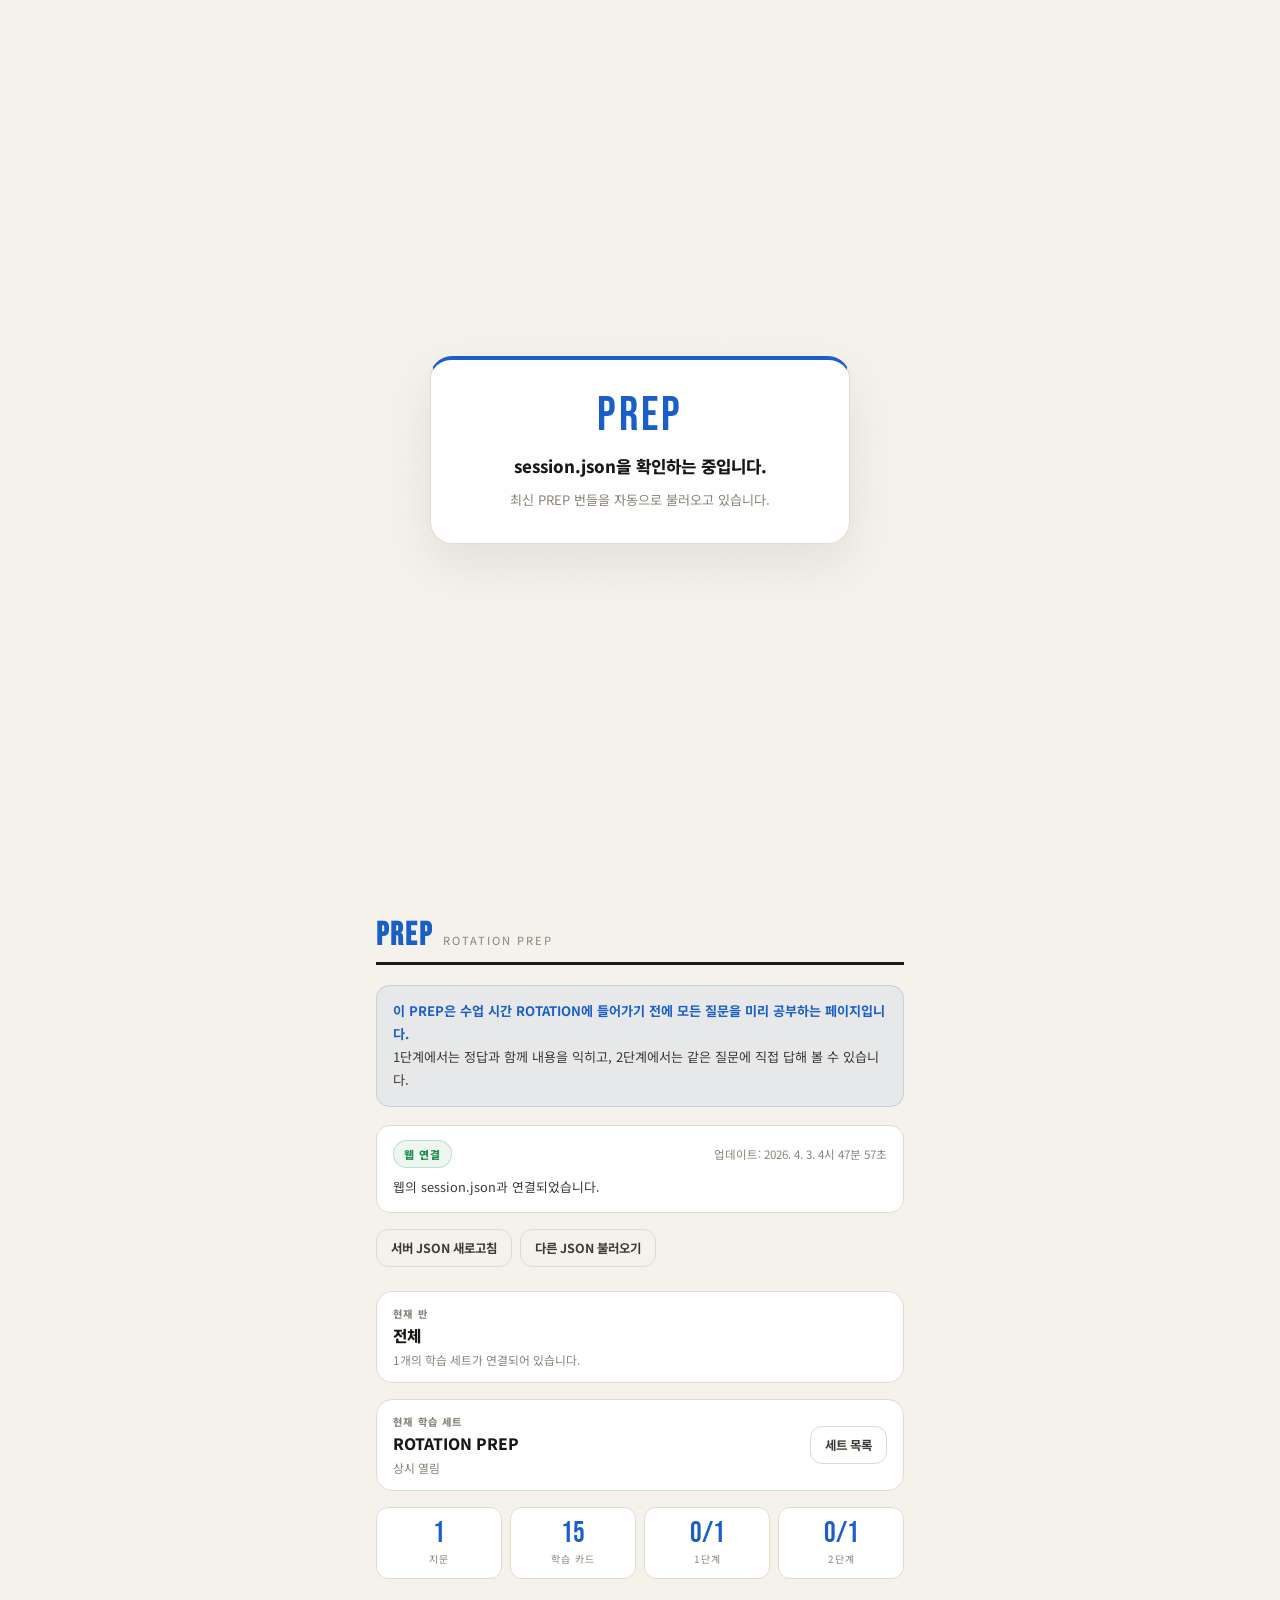
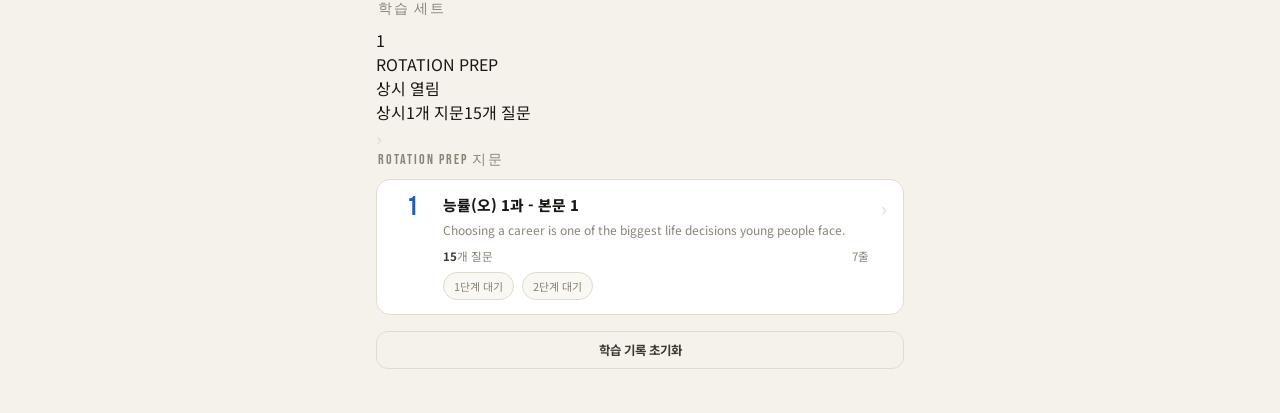
==== index.html @ 1475f2f5 "Initial PREP website upload Initial PREP website upload" ====
<!DOCTYPE html>
<html lang="ko">
<head>
<meta charset="UTF-8">
<meta name="viewport" content="width=device-width, initial-scale=1.0, maximum-scale=1.0, user-scalable=no">
<title>ROTATION PREP</title>
<meta name="theme-color" content="#f5f2eb">
<meta name="apple-mobile-web-app-capable" content="yes">
<meta name="apple-mobile-web-app-status-bar-style" content="black-translucent">
<meta name="apple-mobile-web-app-title" content="PREP">
<meta name="color-scheme" content="light only">
<link rel="manifest" href="./manifest.webmanifest">
<link rel="icon" href="./prep-icon.ico" sizes="any">
<link rel="shortcut icon" href="./prep-icon.ico" type="image/x-icon">
<link rel="icon" href="./prep-icon-192.png" type="image/png" sizes="192x192">
<link rel="apple-touch-icon" href="./prep-icon-180.png">
<link rel="preconnect" href="https://fonts.googleapis.com">
<link rel="preconnect" href="https://fonts.gstatic.com" crossorigin>
<link href="https://fonts.googleapis.com/css2?family=Bebas+Neue&family=JetBrains+Mono:wght@400;700&family=Noto+Sans+KR:wght@400;500;700;800;900&display=swap" rel="stylesheet">
<link rel="stylesheet" href="./rotation_prep.css">
</head>
<body>
<div class="screen active boot-screen" id="boot-screen">
  <div class="boot-card">
    <div class="logo">PREP</div>
    <div class="boot-title" id="boot-title">자료를 불러오는 중입니다.</div>
    <div class="boot-desc" id="boot-desc">웹에서는 같은 폴더의 <b>session.json</b>을 자동으로 확인합니다.</div>
  </div>
</div>

<div class="screen" id="pw-screen">
  <div class="logo">Rotation Prep</div>
  <div class="tagline">수업 전 미리 준비하는 학습 페이지</div>
  <input type="tel" id="pw-input" placeholder="공통 비밀번호" maxlength="20" inputmode="numeric" autocomplete="off">
  <div class="err" id="pw-err"></div>
  <button class="btn btn-blue" style="margin-top:16px;padding:12px 40px" type="button" id="pw-submit-btn">입장</button>
</div>

<div class="screen" id="class-screen">
  <div class="hd"><h1>Prep</h1><span class="sub" id="class-subtitle">ROTATION PREP</span></div>
  <div class="mini-note">
    <b>먼저 자기 반을 선택하면 그 반에 배정된 학습 세트만 볼 수 있습니다.</b><br>
    반마다 공부 기간과 지문이 다를 수 있으니 본인 반을 정확하게 선택해 주세요.
  </div>
  <div class="label">반 선택</div>
  <div class="class-list" id="class-list"></div>
</div>

<div class="screen" id="class-auth-screen">
  <div class="hd"><h1>Prep</h1><span class="sub" id="class-auth-subtitle">ROTATION PREP</span></div>
  <div class="class-auth-card">
    <div class="label">선택한 반</div>
    <div class="class-auth-name" id="class-auth-name">1반</div>
    <div class="class-auth-help">이 반에 열려 있는 학습 세트를 보려면 반 비밀번호를 입력해 주세요.</div>
    <input type="password" class="class-auth-input" id="class-pw-input" placeholder="반 비밀번호" autocomplete="off">
    <div class="class-auth-err" id="class-pw-err"></div>
    <div class="bottom-actions">
      <button class="btn btn-ghost" type="button" id="class-auth-back-btn">반 목록으로</button>
      <button class="btn btn-blue" type="button" id="class-auth-submit-btn">입장</button>
    </div>
  </div>
</div>

<div class="screen" id="home-screen">
  <div class="hd"><h1>Prep</h1><span class="sub" id="home-subtitle">ROTATION PREP</span></div>

  <div class="mini-note">
    <b>이 PREP은 수업 시간 ROTATION에 들어가기 전에 모든 질문을 미리 공부하는 페이지입니다.</b><br>
    1단계에서는 정답과 함께 내용을 익히고, 2단계에서는 같은 질문에 직접 답해 볼 수 있습니다.
  </div>

  <div class="status-note" id="session-status">
    <div class="status-top">
      <span class="status-badge" id="session-source">대기 중</span>
      <span class="status-time" id="session-updated"></span>
    </div>
    <div class="status-text" id="session-status-text">session.json을 확인하는 중입니다.</div>
  </div>

  <div class="load-box" id="load-box" role="button" tabindex="0">
    <div class="ic">📁</div>
    <div class="t1">세션 JSON 직접 불러오기</div>
    <div class="t2">로컬 테스트용입니다. 웹에서는 같은 폴더의 <b>session.json</b>을 자동으로 읽습니다.</div>
  </div>

  <div class="load-actions">
    <button class="btn btn-ghost btn-sm" type="button" id="refresh-json-btn">서버 JSON 새로고침</button>
    <button class="btn btn-ghost btn-sm" type="button" id="load-file-btn">다른 JSON 불러오기</button>
  </div>

  <div id="dash" style="display:none;margin-top:24px">
    <div class="class-bar" id="class-bar">
      <div class="class-bar-copy">
        <div class="class-bar-label">현재 반</div>
        <div class="class-bar-name" id="current-class-name"></div>
        <div class="class-bar-meta" id="current-class-meta"></div>
      </div>
      <button class="btn btn-ghost btn-sm" type="button" id="change-class-btn">반 변경</button>
    </div>

    <div class="class-bar" id="set-bar" style="display:none">
      <div class="class-bar-copy">
        <div class="class-bar-label">현재 학습 세트</div>
        <div class="class-bar-name" id="current-set-name"></div>
        <div class="class-bar-meta" id="current-set-meta"></div>
      </div>
      <button class="btn btn-ghost btn-sm" type="button" id="clear-set-btn">세트 목록</button>
    </div>

    <div class="stats" id="stats"></div>

    <div class="label">학습 세트</div>
    <div class="set-list" id="set-list"></div>

    <div id="passage-section">
      <div class="label" id="passage-list-label">지문 목록</div>
      <div class="p-list" id="p-list"></div>
    </div>

    <div class="bottom-actions" style="margin-top:16px">
      <button class="btn btn-ghost btn-sm" type="button" id="reset-progress-btn">학습 기록 초기화</button>
    </div>
  </div>
</div>

<div class="screen" id="study-screen">
  <div class="back-btn">
    <button class="btn btn-ghost btn-sm" type="button" id="back-home-btn">목록으로</button>
    <button class="btn btn-ghost btn-sm" type="button" id="study-class-btn">반 변경</button>
  </div>

  <div class="s-title">
    <h2 id="s-title">지문 1</h2>
    <span class="cnt" id="s-cnt">0문제</span>
  </div>

  <div class="study-meta" id="study-meta"></div>

  <div class="passage-box" id="p-box">
    <div class="lbl">본문</div>
    <div class="txt" id="p-txt"></div>
    <div class="passage-toggle" id="p-toggle">더 보기</div>
  </div>

  <div class="stage-switch">
    <button class="stage-btn active" type="button" id="stage-btn-study">1단계 정답과 함께 공부</button>
    <button class="stage-btn" type="button" id="stage-btn-practice">2단계 직접 답하기</button>
  </div>

  <div class="stage-desc" id="stage-desc"></div>
  <div id="stage-content"></div>
  <div class="bottom-actions" id="stage-actions"></div>
</div>

<div class="toast" id="toast"></div>
<input type="file" accept=".json,application/json" id="file-input" hidden>

<script src="./rotation_prep_core.js"></script>
<script src="./rotation_prep_bundle.js"></script>
<script src="./rotation_prep_passages.js"></script>
<script src="./rotation_prep_ui.js"></script>
</body>
</html>
---- rotation_prep.css ----
:root{
  --bg:#f5f2eb;
  --surface:#ffffff;
  --card:#faf8f3;
  --card-strong:#f3efe6;
  --border:#e0dbd0;
  --ink:#1a1814;
  --ink2:#3d3a34;
  --muted:#8a8478;
  --blue:#1a5fc8;
  --red:#c8371a;
  --green:#1a8c4e;
  --safe-b:env(safe-area-inset-bottom,0px);
}
*,*::before,*::after{box-sizing:border-box;margin:0;padding:0}
html{-webkit-text-size-adjust:100%;color-scheme:light;scroll-behavior:smooth}
body{
  font-family:'Noto Sans KR',sans-serif;
  background:var(--bg);
  color:var(--ink);
  min-height:100vh;
  min-height:100dvh;
  padding-bottom:calc(24px + var(--safe-b));
  overflow-x:hidden;
}
body::before{
  content:'';
  position:fixed;
  inset:0;
  background-image:url("data:image/svg+xml,%3Csvg viewBox='0 0 256 256' xmlns='http://www.w3.org/2000/svg'%3E%3Cfilter id='n'%3E%3CfeTurbulence type='fractalNoise' baseFrequency='.9' numOctaves='4' stitchTiles='stitch'/%3E%3C/filter%3E%3Crect width='100%25' height='100%25' filter='url(%23n)' opacity='.04'/%3E%3C/svg%3E");
  opacity:.35;
  pointer-events:none;
  z-index:0;
}
.screen{
  display:none;
  position:relative;
  z-index:1;
  width:100%;
  max-width:560px;
  margin:0 auto;
  padding:20px 16px;
}
.screen.active{display:block}
.boot-screen{
  min-height:100vh;
  min-height:100dvh;
  display:flex;
  align-items:center;
  justify-content:center;
  padding:24px;
}
.boot-card{
  width:min(100%,420px);
  padding:32px 24px;
  border:1.5px solid var(--border);
  border-top:4px solid var(--blue);
  border-radius:22px;
  background:rgba(255,255,255,.92);
  box-shadow:0 20px 48px rgba(26,24,20,.08);
  text-align:center;
}
.logo{
  font-family:'Bebas Neue',sans-serif;
  font-size:3rem;
  line-height:1;
  letter-spacing:3px;
  color:var(--blue);
}
.boot-title{
  margin-top:14px;
  font-size:1.05rem;
  font-weight:800;
  color:var(--ink);
}
.boot-desc{
  margin-top:10px;
  color:var(--muted);
  font-size:.82rem;
  line-height:1.8;
}
.hd{
  display:flex;
  align-items:baseline;
  gap:10px;
  flex-wrap:wrap;
  margin-bottom:20px;
  padding-bottom:10px;
  border-bottom:3px solid var(--ink);
}
.hd h1{
  font-family:'Bebas Neue',sans-serif;
  font-size:2rem;
  line-height:1;
  letter-spacing:2px;
  color:var(--blue);
}
.hd .sub{
  font-size:.7rem;
  color:var(--muted);
  letter-spacing:2px;
  text-transform:uppercase;
}
.label{
  font-family:'Bebas Neue',sans-serif;
  font-size:.88rem;
  letter-spacing:2px;
  color:var(--muted);
  margin-bottom:10px;
  padding-left:2px;
}
.btn{
  display:inline-flex;
  align-items:center;
  justify-content:center;
  gap:6px;
  min-height:46px;
  padding:12px 18px;
  border:none;
  border-radius:12px;
  cursor:pointer;
  font-family:'Noto Sans KR',sans-serif;
  font-size:.88rem;
  font-weight:700;
  white-space:nowrap;
  transition:transform .15s ease, background .15s ease, border-color .15s ease, color .15s ease, opacity .15s ease;
  -webkit-tap-highlight-color:transparent;
}
.btn:active{transform:scale(.97)}
.btn:disabled{opacity:.45;cursor:not-allowed}
.btn-blue{background:var(--blue);color:#fff}
.btn-green{background:var(--green);color:#fff}
.btn-red{background:var(--red);color:#fff}
.btn-ghost{background:transparent;border:1.5px solid var(--border);color:var(--ink2)}
.btn-ghost:active{background:var(--card)}
.btn-sm{min-height:38px;padding:8px 14px;font-size:.78rem}
.mini-note{
  background:rgba(26,95,200,.06);
  border:1.5px solid rgba(26,95,200,.18);
  border-radius:14px;
  padding:14px 16px;
  margin-bottom:18px;
  color:var(--ink2);
  font-size:.82rem;
  line-height:1.75;
}
.mini-note b{color:var(--blue)}
.status-note{
  margin-bottom:16px;
  padding:14px 16px;
  border:1.5px solid var(--border);
  border-radius:14px;
  background:var(--surface);
}
.status-top{
  display:flex;
  justify-content:space-between;
  gap:8px;
  align-items:center;
  margin-bottom:8px;
  flex-wrap:wrap;
}
.status-badge{
  display:inline-flex;
  align-items:center;
  padding:5px 10px;
  border-radius:999px;
  background:var(--card);
  border:1px solid var(--border);
  font-size:.68rem;
  font-weight:800;
  letter-spacing:1px;
  color:var(--ink2);
}
.status-badge.ok{color:var(--green);border-color:rgba(26,140,78,.22);background:rgba(26,140,78,.08)}
.status-badge.warn{color:var(--red);border-color:rgba(200,55,26,.22);background:rgba(200,55,26,.08)}
.status-badge.info{color:var(--blue);border-color:rgba(26,95,200,.22);background:rgba(26,95,200,.08)}
.status-time{
  color:var(--muted);
  font-size:.72rem;
}
.status-text{
  color:var(--ink2);
  font-size:.8rem;
  line-height:1.7;
}
#pw-screen{
  position:fixed;
  inset:0;
  display:none;
  flex-direction:column;
  align-items:center;
  justify-content:center;
  text-align:center;
  background:var(--bg);
  z-index:100;
}
#pw-screen.active{display:flex}
#pw-screen>*{position:relative;z-index:1}
.tagline{
  font-size:.76rem;
  color:var(--muted);
  letter-spacing:2px;
  margin-bottom:30px;
}
#pw-screen input,.class-auth-input{
  width:220px;
  padding:14px;
  border:2px solid var(--border);
  border-radius:14px;
  outline:none;
  background:var(--surface);
  color:var(--ink);
  text-align:center;
  font-family:'JetBrains Mono',monospace;
  font-size:1.05rem;
  letter-spacing:5px;
}
#pw-screen input:focus,.class-auth-input:focus{border-color:var(--blue)}
.err,.class-auth-err{
  min-height:20px;
  margin-top:8px;
  color:var(--red);
  font-size:.78rem;
}
.class-auth-card{
  background:var(--surface);
  border:1.5px solid var(--border);
  border-radius:18px;
  padding:20px 18px;
}
.class-auth-name{
  font-size:1.05rem;
  font-weight:800;
  line-height:1.5;
  color:var(--blue);
}
.class-auth-help{
  margin-top:8px;
  margin-bottom:16px;
  font-size:.8rem;
  color:var(--muted);
  line-height:1.7;
}
.load-box{
  display:flex;
  flex-direction:column;
  align-items:center;
  justify-content:center;
  width:100%;
  min-height:190px;
  padding:36px 16px;
  border:1.5px solid var(--border);
  border-top:3px solid var(--blue);
  border-bottom:3px solid var(--blue);
  border-radius:18px;
  background:var(--surface);
  box-shadow:0 10px 24px rgba(26,24,20,.04);
  text-align:center;
  cursor:pointer;
  -webkit-tap-highlight-color:transparent;
}
.load-box.hidden{display:none}
.load-box:active{background:var(--card)}
.load-box .ic{font-size:2.3rem;margin-bottom:8px}
.load-box .t1{font-size:.96rem;font-weight:800;margin-bottom:4px}
.load-box .t2{font-size:.76rem;color:var(--muted);line-height:1.7}
.load-actions{
  display:flex;
  gap:8px;
  flex-wrap:wrap;
  margin-bottom:8px;
}
.class-bar{
  display:none;
  align-items:center;
  justify-content:space-between;
  gap:12px;
  margin-bottom:16px;
  padding:14px 16px;
  border:1.5px solid var(--border);
  border-radius:16px;
  background:var(--surface);
}
.class-bar-copy{min-width:0}
.class-bar-label{
  font-size:.64rem;
  font-weight:800;
  letter-spacing:1.2px;
  color:var(--muted);
  text-transform:uppercase;
}
.class-bar-name{
  margin-top:4px;
  font-size:.98rem;
  font-weight:800;
  line-height:1.4;
  color:var(--ink);
}
.class-bar-meta{
  margin-top:4px;
  font-size:.74rem;
  color:var(--muted);
}
.stats{
  display:grid;
  grid-template-columns:repeat(4,1fr);
  gap:8px;
  margin-bottom:20px;
}
.stat{
  background:var(--surface);
  border:1.5px solid var(--border);
  border-radius:12px;
  padding:12px 8px;
  text-align:center;
}
.stat-n{
  font-family:'Bebas Neue',sans-serif;
  font-size:1.8rem;
  line-height:1;
  color:var(--blue);
}
.stat-l{
  margin-top:3px;
  font-size:.62rem;
  color:var(--muted);
  letter-spacing:1px;
}
.class-list,.p-list{display:flex;flex-direction:column;gap:10px}
.class-item,.p-item{
  display:flex;
  gap:12px;
  align-items:flex-start;
  padding:14px 16px;
  border:1.5px solid var(--border);
  border-radius:14px;
  background:var(--surface);
  cursor:pointer;
  transition:transform .15s ease, background .15s ease, border-color .15s ease;
  -webkit-tap-highlight-color:transparent;
}
.class-item:active,.p-item:active{transform:scale(.99);background:var(--card)}
.p-item.done{border-color:var(--green)}
.class-num,.p-num{
  width:38px;
  flex-shrink:0;
  text-align:center;
  font-family:'Bebas Neue',sans-serif;
  font-size:1.7rem;
  line-height:1;
  color:var(--blue);
}
.p-item.done .p-num{color:var(--green)}
.class-body,.p-body{flex:1;min-width:0}
.class-title,.p-title{
  font-size:.92rem;
  font-weight:800;
  color:var(--ink);
  line-height:1.5;
}
.class-preview,.p-preview{
  margin-top:4px;
  font-size:.75rem;
  color:var(--muted);
  line-height:1.6;
}
.class-tags,.p-stage{
  display:flex;
  gap:8px;
  flex-wrap:wrap;
  margin-top:8px;
}
.class-tag,.stage-chip{
  display:inline-flex;
  align-items:center;
  gap:5px;
  padding:5px 10px;
  border-radius:999px;
  background:var(--card);
  border:1px solid var(--border);
  font-size:.68rem;
  color:var(--muted);
}
.class-tag{font-size:.66rem;color:var(--ink2)}
.stage-chip.done{
  background:rgba(26,140,78,.08);
  border-color:rgba(26,140,78,.22);
  color:var(--green);
  font-weight:700;
}
.p-meta{
  margin-top:8px;
  display:flex;
  justify-content:space-between;
  gap:10px;
  flex-wrap:wrap;
  font-size:.72rem;
  color:var(--muted);
}
.p-meta b{color:var(--ink2)}
.p-arrow{
  flex-shrink:0;
  color:var(--border);
  font-size:1.2rem;
  line-height:1.2;
  padding-top:3px;
}
.back-btn{
  margin-bottom:16px;
  display:flex;
  gap:8px;
  flex-wrap:wrap;
}
.s-title{
  display:flex;
  align-items:baseline;
  gap:8px;
  flex-wrap:wrap;
  margin-bottom:12px;
}
.s-title h2{
  font-size:1.05rem;
  font-weight:800;
  line-height:1.5;
  color:var(--blue);
}
.s-title .cnt{
  font-size:.74rem;
  color:var(--muted);
}
.passage-box{
  background:var(--surface);
  border:1.5px solid var(--border);
  border-radius:14px;
  padding:14px 16px;
  margin-bottom:16px;
  max-height:220px;
  overflow-y:auto;
  -webkit-overflow-scrolling:touch;
}
.passage-box.expanded{max-height:none}
.passage-box .lbl{
  font-size:.62rem;
  font-weight:700;
  letter-spacing:2px;
  color:var(--muted);
  margin-bottom:6px;
}
.passage-box .txt{
  font-size:.84rem;
  line-height:1.9;
  white-space:pre-wrap;
}
.passage-toggle{
  display:flex;
  align-items:center;
  justify-content:center;
  margin-top:10px;
  padding-top:8px;
  border-top:1px solid var(--border);
  font-size:.74rem;
  color:var(--muted);
  cursor:pointer;
}
.stage-switch{
  display:grid;
  grid-template-columns:1fr 1fr;
  gap:8px;
  margin-bottom:12px;
}
.stage-btn{
  min-height:52px;
  border:1.5px solid var(--border);
  border-radius:14px;
  background:var(--surface);
  color:var(--ink2);
  font-family:'Noto Sans KR',sans-serif;
  font-size:.84rem;
  font-weight:800;
  line-height:1.5;
  padding:10px 12px;
  cursor:pointer;
}
.stage-btn.active{
  border-color:var(--blue);
  background:rgba(26,95,200,.06);
  color:var(--blue);
}
.stage-desc{
  margin-bottom:14px;
  font-size:.78rem;
  color:var(--muted);
  line-height:1.7;
}
.group{
  margin-bottom:16px;
  background:var(--surface);
  border:1.5px solid var(--border);
  border-radius:16px;
  padding:14px;
}
.group-title{
  display:flex;
  justify-content:space-between;
  align-items:center;
  gap:8px;
  margin-bottom:12px;
}
.group-title h3{
  font-size:.92rem;
  font-weight:800;
  color:var(--ink);
}
.group-count{
  font-size:.68rem;
  color:var(--muted);
}
.item-list{display:flex;flex-direction:column;gap:12px}
.item-card{
  border:1px solid var(--border);
  border-radius:14px;
  background:var(--card);
  padding:14px;
}
.item-label{
  font-size:.68rem;
  font-weight:800;
  letter-spacing:1.4px;
  color:var(--muted);
  text-transform:uppercase;
  margin-bottom:8px;
}
.item-prompt{
  font-size:.9rem;
  line-height:1.8;
  color:var(--ink);
  white-space:pre-wrap;
}
.item-context{
  margin-top:10px;
  padding:10px 12px;
  border-radius:12px;
  background:rgba(26,95,200,.05);
  border:1px solid rgba(26,95,200,.12);
  color:var(--ink2);
  font-size:.78rem;
  line-height:1.7;
  white-space:pre-wrap;
}
.answer-sheet{
  margin-top:12px;
  padding:12px 14px;
  border-radius:12px;
  background:rgba(26,140,78,.06);
  border:1.5px solid rgba(26,140,78,.18);
}
.answer-title{
  font-size:.64rem;
  font-weight:800;
  letter-spacing:1.4px;
  color:var(--green);
  text-transform:uppercase;
  margin-bottom:6px;
}
.answer-text,.answer-chip-text{
  font-size:.84rem;
  line-height:1.8;
  color:var(--ink2);
  white-space:pre-wrap;
}
.missing{color:var(--red);font-weight:700}
.practice-box{margin-top:12px}
.practice-box textarea{
  width:100%;
  min-height:92px;
  padding:12px;
  border:1.5px solid var(--border);
  border-radius:12px;
  background:#fff;
  color:var(--ink);
  resize:vertical;
  outline:none;
  font-family:'Noto Sans KR',sans-serif;
  font-size:.88rem;
  line-height:1.7;
}
.practice-box textarea:focus{border-color:var(--blue)}
.inline-actions{
  display:flex;
  gap:8px;
  flex-wrap:wrap;
  margin-top:10px;
}
.inline-answer{
  display:none;
  margin-top:10px;
  padding:12px 14px;
  border-radius:12px;
  background:rgba(26,95,200,.06);
  border:1.5px solid rgba(26,95,200,.16);
}
.inline-answer.show{display:block}
.vocab-word{
  font-family:'Bebas Neue',sans-serif;
  font-size:2rem;
  line-height:1;
  letter-spacing:2px;
  color:var(--red);
  margin-bottom:10px;
}
.answer-grid{display:grid;gap:8px}
.answer-chip{
  background:rgba(255,255,255,.62);
  border:1px solid rgba(138,132,120,.18);
  border-radius:12px;
  padding:10px 12px;
}
.answer-chip-label{
  font-size:.62rem;
  font-weight:800;
  letter-spacing:1.2px;
  color:var(--muted);
  text-transform:uppercase;
  margin-bottom:4px;
}
.bottom-actions{
  display:flex;
  gap:8px;
  flex-wrap:wrap;
  margin-top:18px;
}
.bottom-actions .btn{flex:1;min-width:0}
.empty-box{
  padding:24px 16px;
  text-align:center;
  color:var(--muted);
  font-size:.84rem;
  line-height:1.7;
}
.toast{
  position:fixed;
  left:50%;
  bottom:calc(22px + var(--safe-b));
  transform:translateX(-50%) translateY(20px);
  padding:10px 18px;
  border-left:4px solid var(--blue);
  border-radius:10px;
  background:var(--ink);
  color:#f5f2eb;
  font-size:.8rem;
  opacity:0;
  pointer-events:none;
  transition:opacity .25s ease, transform .25s ease;
  z-index:999;
  max-width:90vw;
  white-space:nowrap;
}
@media (max-width:420px){
  .stats{grid-template-columns:repeat(2,1fr)}
  .stage-switch{grid-template-columns:1fr}
  .class-bar{align-items:flex-start;flex-direction:column}
  .class-bar .btn,.load-actions .btn{width:100%}
}
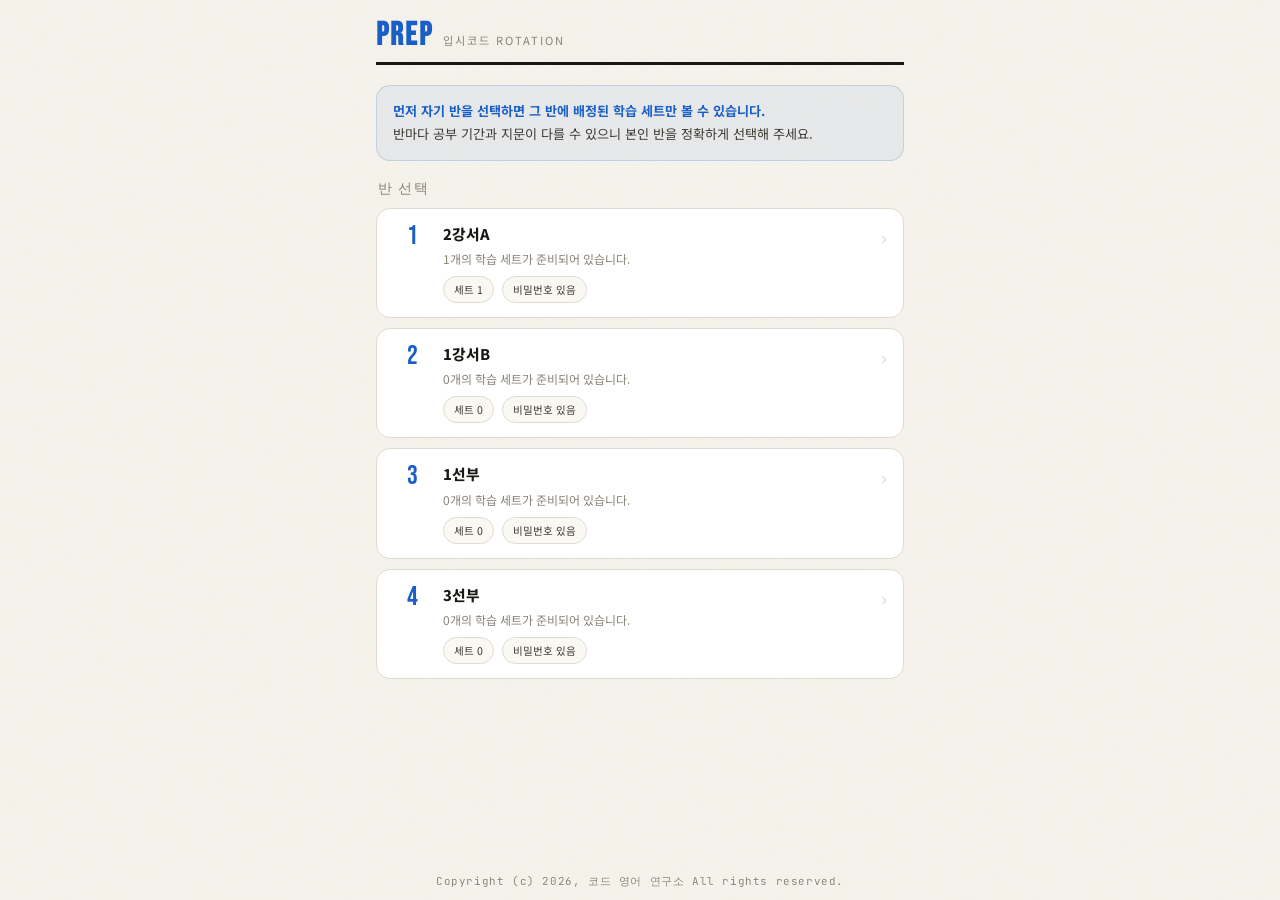
==== commit e907f263: "Add files via upload" ====
--- a/index.html
+++ b/index.html
@@ -83,11 +83,6 @@
     <div class="t2">로컬 테스트용입니다. 웹에서는 같은 폴더의 <b>session.json</b>을 자동으로 읽습니다.</div>
   </div>
 
-  <div class="load-actions">
-    <button class="btn btn-ghost btn-sm" type="button" id="refresh-json-btn">서버 JSON 새로고침</button>
-    <button class="btn btn-ghost btn-sm" type="button" id="load-file-btn">다른 JSON 불러오기</button>
-  </div>
-
   <div id="dash" style="display:none;margin-top:24px">
     <div class="class-bar" id="class-bar">
       <div class="class-bar-copy">
@@ -154,6 +149,7 @@
 
 <div class="toast" id="toast"></div>
 <input type="file" accept=".json,application/json" id="file-input" hidden>
+<footer class="prep-footer global">Copyright (c) 2026, 코드 영어 연구소 All rights reserved.</footer>
 
 <script src="./rotation_prep_core.js"></script>
 <script src="./rotation_prep_bundle.js"></script>
--- a/rotation_prep.css
+++ b/rotation_prep.css
@@ -20,7 +20,7 @@
   color:var(--ink);
   min-height:100vh;
   min-height:100dvh;
-  padding-bottom:calc(24px + var(--safe-b));
+  padding-bottom:calc(56px + var(--safe-b));
   overflow-x:hidden;
 }
 body::before{
@@ -32,6 +32,36 @@
   pointer-events:none;
   z-index:0;
 }
+.prep-footer{
+  margin-top:28px;
+  padding:18px 6px calc(10px + var(--safe-b));
+  text-align:center;
+  font-family:'JetBrains Mono',monospace;
+  font-size:.68rem;
+  letter-spacing:.6px;
+  line-height:1.7;
+  color:var(--muted);
+}
+.prep-footer.overlay{
+  position:absolute;
+  left:20px;
+  right:20px;
+  bottom:calc(12px + var(--safe-b));
+  margin:0;
+  padding:0;
+  z-index:2;
+}
+.prep-footer.global{
+  position:fixed;
+  left:16px;
+  right:16px;
+  bottom:calc(10px + var(--safe-b));
+  margin:0;
+  padding:0;
+  z-index:120;
+  pointer-events:none;
+  text-shadow:0 1px 0 rgba(255,255,255,.75);
+}
 .screen{
   display:none;
   position:relative;
@@ -43,13 +73,19 @@
 }
 .screen.active{display:block}
 .boot-screen{
+  position:fixed;
+  inset:0;
+  display:none;
+  max-width:none;
+  margin:0;
   min-height:100vh;
   min-height:100dvh;
-  display:flex;
   align-items:center;
   justify-content:center;
   padding:24px;
-}
+  z-index:100;
+}
+.boot-screen.active{display:flex}
 .boot-card{
   width:min(100%,420px);
   padding:32px 24px;
@@ -327,8 +363,8 @@
   color:var(--muted);
   letter-spacing:1px;
 }
-.class-list,.p-list{display:flex;flex-direction:column;gap:10px}
-.class-item,.p-item{
+.class-list,.p-list,.set-list{display:flex;flex-direction:column;gap:10px}
+.class-item,.p-item,.set-item{
   display:flex;
   gap:12px;
   align-items:flex-start;
@@ -340,9 +376,11 @@
   transition:transform .15s ease, background .15s ease, border-color .15s ease;
   -webkit-tap-highlight-color:transparent;
 }
-.class-item:active,.p-item:active{transform:scale(.99);background:var(--card)}
+.class-item:active,.p-item:active,.set-item:active{transform:scale(.99);background:var(--card)}
 .p-item.done{border-color:var(--green)}
-.class-num,.p-num{
+.set-item.active{border-color:rgba(26,95,200,.35);background:rgba(26,95,200,.06)}
+.set-item.disabled{opacity:.72;cursor:default}
+.class-num,.p-num,.set-num{
   width:38px;
   flex-shrink:0;
   text-align:center;
@@ -352,26 +390,26 @@
   color:var(--blue);
 }
 .p-item.done .p-num{color:var(--green)}
-.class-body,.p-body{flex:1;min-width:0}
-.class-title,.p-title{
+.class-body,.p-body,.set-body{flex:1;min-width:0}
+.class-title,.p-title,.set-title{
   font-size:.92rem;
   font-weight:800;
   color:var(--ink);
   line-height:1.5;
 }
-.class-preview,.p-preview{
+.class-preview,.p-preview,.set-preview{
   margin-top:4px;
   font-size:.75rem;
   color:var(--muted);
   line-height:1.6;
 }
-.class-tags,.p-stage{
+.class-tags,.p-stage,.set-meta{
   display:flex;
   gap:8px;
   flex-wrap:wrap;
   margin-top:8px;
 }
-.class-tag,.stage-chip{
+.class-tag,.stage-chip,.set-badge{
   display:inline-flex;
   align-items:center;
   gap:5px;
@@ -382,13 +420,17 @@
   font-size:.68rem;
   color:var(--muted);
 }
-.class-tag{font-size:.66rem;color:var(--ink2)}
+.class-tag,.set-badge{font-size:.66rem;color:var(--ink2)}
+.set-badge.active,.set-badge.always{background:rgba(26,140,78,.08);border-color:rgba(26,140,78,.22);color:var(--green);font-weight:700}
+.set-badge.upcoming{background:rgba(26,95,200,.08);border-color:rgba(26,95,200,.22);color:var(--blue);font-weight:700}
+.set-badge.ended{background:rgba(200,55,26,.08);border-color:rgba(200,55,26,.22);color:var(--red);font-weight:700}
 .stage-chip.done{
   background:rgba(26,140,78,.08);
   border-color:rgba(26,140,78,.22);
   color:var(--green);
   font-weight:700;
 }
+#passage-section{margin-top:18px}
 .p-meta{
   margin-top:8px;
   display:flex;
@@ -428,6 +470,12 @@
 .s-title .cnt{
   font-size:.74rem;
   color:var(--muted);
+}
+.study-meta{
+  margin-bottom:12px;
+  font-size:.75rem;
+  color:var(--muted);
+  line-height:1.7;
 }
 .passage-box{
   background:var(--surface);
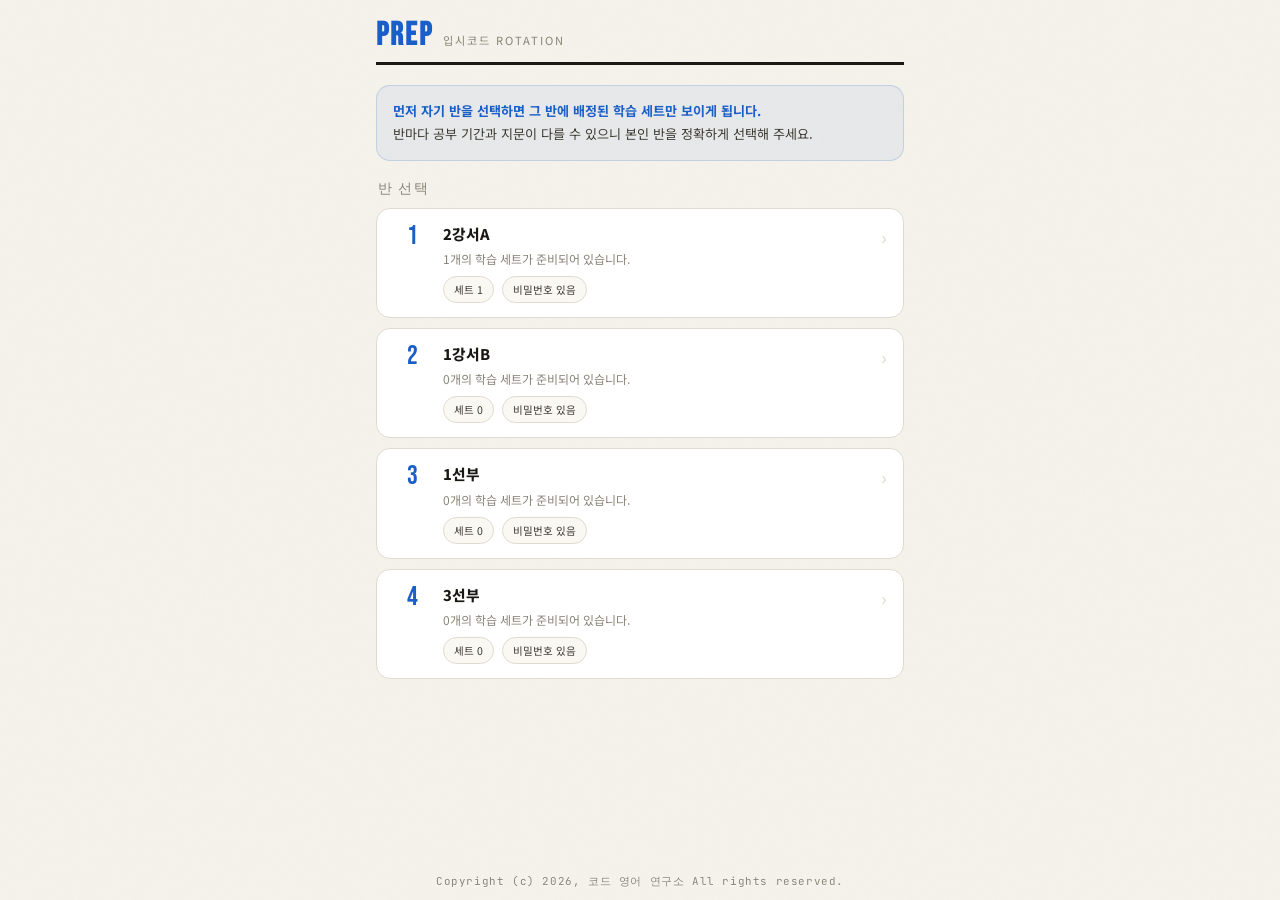
==== commit fb65d592: "Add files via upload" ====
--- a/index.html
+++ b/index.html
@@ -23,9 +23,10 @@
 <div class="screen active boot-screen" id="boot-screen">
   <div class="boot-card">
     <div class="logo">PREP</div>
-    <div class="boot-title" id="boot-title">자료를 불러오는 중입니다.</div>
+    <div class="boot-title" id="boot-title">PREP 자료를 불러오는 중입니다.</div>
     <div class="boot-desc" id="boot-desc">웹에서는 같은 폴더의 <b>session.json</b>을 자동으로 확인합니다.</div>
   </div>
+  <footer class="prep-footer overlay">Copyright (c) 2026, 코드 영어 연구소 All rights reserved.</footer>
 </div>
 
 <div class="screen" id="pw-screen">
@@ -34,12 +35,13 @@
   <input type="tel" id="pw-input" placeholder="공통 비밀번호" maxlength="20" inputmode="numeric" autocomplete="off">
   <div class="err" id="pw-err"></div>
   <button class="btn btn-blue" style="margin-top:16px;padding:12px 40px" type="button" id="pw-submit-btn">입장</button>
+  <footer class="prep-footer overlay">Copyright (c) 2026, 코드 영어 연구소 All rights reserved.</footer>
 </div>
 
 <div class="screen" id="class-screen">
   <div class="hd"><h1>Prep</h1><span class="sub" id="class-subtitle">ROTATION PREP</span></div>
   <div class="mini-note">
-    <b>먼저 자기 반을 선택하면 그 반에 배정된 학습 세트만 볼 수 있습니다.</b><br>
+    <b>먼저 자기 반을 선택하면 그 반에 배정된 학습 세트만 보이게 됩니다.</b><br>
     반마다 공부 기간과 지문이 다를 수 있으니 본인 반을 정확하게 선택해 주세요.
   </div>
   <div class="label">반 선택</div>
@@ -62,11 +64,25 @@
 </div>
 
 <div class="screen" id="home-screen">
+  <div class="screen-nav">
+    <button class="btn btn-ghost btn-sm" type="button" id="set-back-btn">이전 페이지</button>
+    <button class="btn btn-ghost btn-sm" type="button" id="set-home-btn" disabled>홈 화면</button>
+  </div>
+
   <div class="hd"><h1>Prep</h1><span class="sub" id="home-subtitle">ROTATION PREP</span></div>
 
+  <div class="class-bar" id="class-bar">
+    <div class="class-bar-copy">
+      <div class="class-bar-label">현재 반</div>
+      <div class="class-bar-name" id="current-class-name"></div>
+      <div class="class-bar-meta" id="current-class-meta"></div>
+    </div>
+    <button class="btn btn-ghost btn-sm" type="button" id="change-class-btn">반 변경</button>
+  </div>
+
   <div class="mini-note">
-    <b>이 PREP은 수업 시간 ROTATION에 들어가기 전에 모든 질문을 미리 공부하는 페이지입니다.</b><br>
-    1단계에서는 정답과 함께 내용을 익히고, 2단계에서는 같은 질문에 직접 답해 볼 수 있습니다.
+    <b>세 번째 화면은 학습 세트 선택 화면입니다.</b><br>
+    현재 반에서 열려 있는 세트만 보이며, 세트를 고르면 다음 화면에서 지문을 선택할 수 있습니다.
   </div>
 
   <div class="status-note" id="session-status">
@@ -84,44 +100,48 @@
   </div>
 
   <div id="dash" style="display:none;margin-top:24px">
-    <div class="class-bar" id="class-bar">
-      <div class="class-bar-copy">
-        <div class="class-bar-label">현재 반</div>
-        <div class="class-bar-name" id="current-class-name"></div>
-        <div class="class-bar-meta" id="current-class-meta"></div>
-      </div>
-      <button class="btn btn-ghost btn-sm" type="button" id="change-class-btn">반 변경</button>
-    </div>
-
-    <div class="class-bar" id="set-bar" style="display:none">
-      <div class="class-bar-copy">
-        <div class="class-bar-label">현재 학습 세트</div>
-        <div class="class-bar-name" id="current-set-name"></div>
-        <div class="class-bar-meta" id="current-set-meta"></div>
-      </div>
-      <button class="btn btn-ghost btn-sm" type="button" id="clear-set-btn">세트 목록</button>
-    </div>
-
     <div class="stats" id="stats"></div>
 
-    <div class="label">학습 세트</div>
+    <div class="label">학습 세트 선택</div>
     <div class="set-list" id="set-list"></div>
+  </div>
+</div>
 
-    <div id="passage-section">
-      <div class="label" id="passage-list-label">지문 목록</div>
-      <div class="p-list" id="p-list"></div>
+<div class="screen" id="passage-screen">
+  <div class="screen-nav">
+    <button class="btn btn-ghost btn-sm" type="button" id="passage-back-btn">이전 페이지</button>
+    <button class="btn btn-ghost btn-sm" type="button" id="passage-home-btn">홈 화면</button>
+  </div>
+
+  <div class="hd"><h1>Prep</h1><span class="sub" id="passage-subtitle">ROTATION PREP</span></div>
+
+  <div class="class-bar" id="passage-bar">
+    <div class="class-bar-copy">
+      <div class="class-bar-label">현재 학습 세트</div>
+      <div class="class-bar-name" id="current-set-name"></div>
+      <div class="class-bar-meta" id="current-set-meta"></div>
     </div>
+  </div>
 
-    <div class="bottom-actions" style="margin-top:16px">
-      <button class="btn btn-ghost btn-sm" type="button" id="reset-progress-btn">학습 기록 초기화</button>
-    </div>
+  <div class="mini-note">
+    <b>네 번째 화면은 지문 선택 화면입니다.</b><br>
+    원하는 지문을 고르면 마지막 화면에서 질문과 답을 바로 확인할 수 있습니다.
+  </div>
+
+  <div class="stats" id="passage-stats"></div>
+
+  <div class="label" id="passage-list-label">지문 선택</div>
+  <div class="p-list" id="p-list"></div>
+
+  <div class="bottom-actions" style="margin-top:16px">
+    <button class="btn btn-ghost btn-sm" type="button" id="reset-progress-btn">학습 기록 초기화</button>
   </div>
 </div>
 
 <div class="screen" id="study-screen">
-  <div class="back-btn">
-    <button class="btn btn-ghost btn-sm" type="button" id="back-home-btn">목록으로</button>
-    <button class="btn btn-ghost btn-sm" type="button" id="study-class-btn">반 변경</button>
+  <div class="screen-nav">
+    <button class="btn btn-ghost btn-sm" type="button" id="study-back-btn">이전 페이지</button>
+    <button class="btn btn-ghost btn-sm" type="button" id="study-home-btn">홈 화면</button>
   </div>
 
   <div class="s-title">
@@ -131,18 +151,14 @@
 
   <div class="study-meta" id="study-meta"></div>
 
+  <section class="group stage-panel" id="stage-panel"></section>
+
   <div class="passage-box" id="p-box">
     <div class="lbl">본문</div>
     <div class="txt" id="p-txt"></div>
     <div class="passage-toggle" id="p-toggle">더 보기</div>
   </div>
 
-  <div class="stage-switch">
-    <button class="stage-btn active" type="button" id="stage-btn-study">1단계 정답과 함께 공부</button>
-    <button class="stage-btn" type="button" id="stage-btn-practice">2단계 직접 답하기</button>
-  </div>
-
-  <div class="stage-desc" id="stage-desc"></div>
   <div id="stage-content"></div>
   <div class="bottom-actions" id="stage-actions"></div>
 </div>
--- a/rotation_prep.css
+++ b/rotation_prep.css
@@ -448,6 +448,16 @@
   line-height:1.2;
   padding-top:3px;
 }
+.screen-nav{
+  display:flex;
+  gap:8px;
+  flex-wrap:wrap;
+  margin-bottom:14px;
+}
+.screen-nav .btn[disabled]{
+  opacity:.55;
+  cursor:default;
+}
 .back-btn{
   margin-bottom:16px;
   display:flex;
@@ -559,6 +569,19 @@
   font-size:.92rem;
   font-weight:800;
   color:var(--ink);
+}
+.stage-panel{
+  margin-bottom:16px;
+}
+.stage-card{
+  background:rgba(26,95,200,.05);
+}
+.stage-status-row{
+  margin-top:12px;
+  display:flex;
+  align-items:center;
+  gap:8px;
+  flex-wrap:wrap;
 }
 .group-count{
   font-size:.68rem;
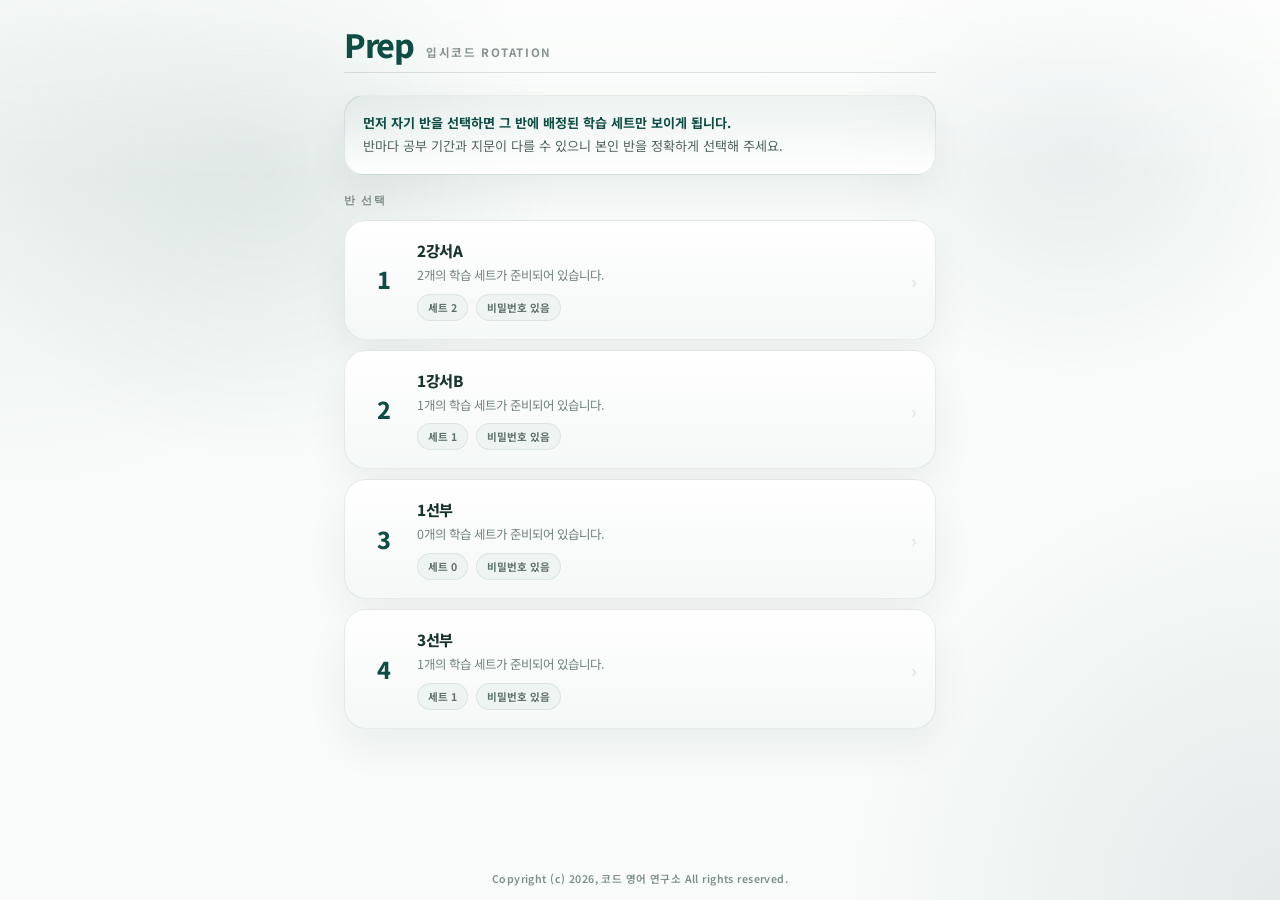
==== commit 7c8a58c0: "Add files via upload" ====
--- a/index.html
+++ b/index.html
@@ -26,7 +26,6 @@
     <div class="boot-title" id="boot-title">PREP 자료를 불러오는 중입니다.</div>
     <div class="boot-desc" id="boot-desc">웹에서는 같은 폴더의 <b>session.json</b>을 자동으로 확인합니다.</div>
   </div>
-  <footer class="prep-footer overlay">Copyright (c) 2026, 코드 영어 연구소 All rights reserved.</footer>
 </div>
 
 <div class="screen" id="pw-screen">
@@ -35,7 +34,6 @@
   <input type="tel" id="pw-input" placeholder="공통 비밀번호" maxlength="20" inputmode="numeric" autocomplete="off">
   <div class="err" id="pw-err"></div>
   <button class="btn btn-blue" style="margin-top:16px;padding:12px 40px" type="button" id="pw-submit-btn">입장</button>
-  <footer class="prep-footer overlay">Copyright (c) 2026, 코드 영어 연구소 All rights reserved.</footer>
 </div>
 
 <div class="screen" id="class-screen">
@@ -80,11 +78,6 @@
     <button class="btn btn-ghost btn-sm" type="button" id="change-class-btn">반 변경</button>
   </div>
 
-  <div class="mini-note">
-    <b>세 번째 화면은 학습 세트 선택 화면입니다.</b><br>
-    현재 반에서 열려 있는 세트만 보이며, 세트를 고르면 다음 화면에서 지문을 선택할 수 있습니다.
-  </div>
-
   <div class="status-note" id="session-status">
     <div class="status-top">
       <span class="status-badge" id="session-source">대기 중</span>
@@ -104,6 +97,10 @@
 
     <div class="label">학습 세트 선택</div>
     <div class="set-list" id="set-list"></div>
+  </div>
+  <div class="screen-nav screen-nav-bottom">
+    <button class="btn btn-ghost btn-sm" type="button" onclick="goBackFromSetScreen()">이전 페이지</button>
+    <button class="btn btn-ghost btn-sm" type="button" disabled>홈 화면</button>
   </div>
 </div>
 
@@ -123,11 +120,6 @@
     </div>
   </div>
 
-  <div class="mini-note">
-    <b>네 번째 화면은 지문 선택 화면입니다.</b><br>
-    원하는 지문을 고르면 마지막 화면에서 질문과 답을 바로 확인할 수 있습니다.
-  </div>
-
   <div class="stats" id="passage-stats"></div>
 
   <div class="label" id="passage-list-label">지문 선택</div>
@@ -135,6 +127,37 @@
 
   <div class="bottom-actions" style="margin-top:16px">
     <button class="btn btn-ghost btn-sm" type="button" id="reset-progress-btn">학습 기록 초기화</button>
+  </div>
+  <div class="screen-nav screen-nav-bottom">
+    <button class="btn btn-ghost btn-sm" type="button" onclick="goHome()">이전 페이지</button>
+    <button class="btn btn-ghost btn-sm" type="button" onclick="goHome()">홈 화면</button>
+  </div>
+</div>
+
+<div class="screen" id="study-menu-screen">
+  <div class="screen-nav">
+    <button class="btn btn-ghost btn-sm" type="button" id="study-menu-back-btn">이전 페이지</button>
+    <button class="btn btn-ghost btn-sm" type="button" id="study-menu-home-btn">홈 화면</button>
+  </div>
+
+  <div class="s-title">
+    <h2 id="study-menu-title">지문 1</h2>
+    <span class="cnt" id="study-menu-count">0유형</span>
+  </div>
+
+  <div class="study-meta" id="study-menu-meta"></div>
+
+  <section class="group">
+    <div class="group-title">
+      <h3>학습 유형 선택</h3>
+      <span class="group-count">STEP</span>
+    </div>
+    <div class="study-topic-list" id="study-menu-list"></div>
+  </section>
+
+  <div class="screen-nav screen-nav-bottom">
+    <button class="btn btn-ghost btn-sm" type="button" onclick="showPassageScreen()">이전 페이지</button>
+    <button class="btn btn-ghost btn-sm" type="button" onclick="goHome()">홈 화면</button>
   </div>
 </div>
 
@@ -161,6 +184,10 @@
 
   <div id="stage-content"></div>
   <div class="bottom-actions" id="stage-actions"></div>
+  <div class="screen-nav screen-nav-bottom">
+    <button class="btn btn-ghost btn-sm" type="button" onclick="showPassageScreen()">이전 페이지</button>
+    <button class="btn btn-ghost btn-sm" type="button" onclick="goHome()">홈 화면</button>
+  </div>
 </div>
 
 <div class="toast" id="toast"></div>
--- a/rotation_prep.css
+++ b/rotation_prep.css
@@ -316,7 +316,8 @@
   padding:14px 16px;
   border:1.5px solid var(--border);
   border-radius:16px;
-  background:var(--surface);
+  background:linear-gradient(180deg,rgba(255,255,255,.98),rgba(238,245,242,.95));
+  box-shadow:0 12px 28px rgba(42,52,50,.05);
 }
 .class-bar-copy{min-width:0}
 .class-bar-label{
@@ -345,11 +346,12 @@
   margin-bottom:20px;
 }
 .stat{
-  background:var(--surface);
-  border:1.5px solid var(--border);
-  border-radius:12px;
+  background:linear-gradient(180deg,rgba(255,255,255,.98),rgba(238,245,242,.92));
+  border:1.5px solid rgba(169,180,177,.45);
+  border-radius:16px;
   padding:12px 8px;
   text-align:center;
+  box-shadow:0 8px 18px rgba(42,52,50,.04);
 }
 .stat-n{
   font-family:'Bebas Neue',sans-serif;
@@ -368,17 +370,19 @@
   display:flex;
   gap:12px;
   align-items:flex-start;
-  padding:14px 16px;
-  border:1.5px solid var(--border);
-  border-radius:14px;
-  background:var(--surface);
+  padding:16px 18px;
+  border:1.5px solid rgba(169,180,177,.42);
+  border-radius:18px;
+  background:linear-gradient(180deg,rgba(255,255,255,.98),rgba(238,245,242,.92));
   cursor:pointer;
-  transition:transform .15s ease, background .15s ease, border-color .15s ease;
+  transition:transform .15s ease, background .15s ease, border-color .15s ease, box-shadow .15s ease;
   -webkit-tap-highlight-color:transparent;
+  box-shadow:0 10px 24px rgba(42,52,50,.04);
 }
 .class-item:active,.p-item:active,.set-item:active{transform:scale(.99);background:var(--card)}
+.class-item:hover,.p-item:hover,.set-item:hover{border-color:rgba(31,106,96,.24);box-shadow:0 16px 30px rgba(31,106,96,.08)}
 .p-item.done{border-color:var(--green)}
-.set-item.active{border-color:rgba(26,95,200,.35);background:rgba(26,95,200,.06)}
+.set-item.active{border-color:rgba(31,106,96,.32);background:linear-gradient(180deg,rgba(169,240,227,.18),rgba(255,255,255,.98))}
 .set-item.disabled{opacity:.72;cursor:default}
 .class-num,.p-num,.set-num{
   width:38px;
@@ -454,6 +458,14 @@
   flex-wrap:wrap;
   margin-bottom:14px;
 }
+.screen-nav-bottom{
+  margin-top:18px;
+  margin-bottom:0;
+}
+.screen-nav-bottom .btn{
+  flex:1;
+  min-width:0;
+}
 .screen-nav .btn[disabled]{
   opacity:.55;
   cursor:default;
@@ -488,14 +500,15 @@
   line-height:1.7;
 }
 .passage-box{
-  background:var(--surface);
-  border:1.5px solid var(--border);
-  border-radius:14px;
-  padding:14px 16px;
+  background:linear-gradient(180deg,rgba(255,255,255,.98),rgba(238,245,242,.92));
+  border:1.5px solid rgba(169,180,177,.42);
+  border-radius:18px;
+  padding:16px 18px;
   margin-bottom:16px;
   max-height:220px;
   overflow-y:auto;
   -webkit-overflow-scrolling:touch;
+  box-shadow:0 12px 28px rgba(42,52,50,.05);
 }
 .passage-box.expanded{max-height:none}
 .passage-box .lbl{
@@ -553,10 +566,11 @@
 }
 .group{
   margin-bottom:16px;
-  background:var(--surface);
-  border:1.5px solid var(--border);
-  border-radius:16px;
-  padding:14px;
+  background:linear-gradient(180deg,rgba(255,255,255,.99),rgba(238,245,242,.94));
+  border:1.5px solid rgba(169,180,177,.42);
+  border-radius:20px;
+  padding:16px;
+  box-shadow:0 14px 30px rgba(42,52,50,.05);
 }
 .group-title{
   display:flex;
@@ -573,6 +587,9 @@
 .stage-panel{
   margin-bottom:16px;
 }
+.stage-panel:empty{
+  display:none;
+}
 .stage-card{
   background:rgba(26,95,200,.05);
 }
@@ -589,10 +606,10 @@
 }
 .item-list{display:flex;flex-direction:column;gap:12px}
 .item-card{
-  border:1px solid var(--border);
-  border-radius:14px;
-  background:var(--card);
-  padding:14px;
+  border:1px solid rgba(169,180,177,.35);
+  border-radius:16px;
+  background:rgba(255,255,255,.78);
+  padding:15px;
 }
 .item-label{
   font-size:.68rem;
@@ -607,6 +624,15 @@
   line-height:1.8;
   color:var(--ink);
   white-space:pre-wrap;
+}
+.item-prompt .grammar-highlight,
+.item-context .grammar-highlight{
+  display:inline;
+  padding:0 .2em;
+  border-radius:6px;
+  background:rgba(200,55,26,.12);
+  color:var(--red);
+  box-shadow:0 0 0 1px rgba(200,55,26,.15) inset;
 }
 .item-context{
   margin-top:10px;
@@ -621,10 +647,10 @@
 }
 .answer-sheet{
   margin-top:12px;
-  padding:12px 14px;
-  border-radius:12px;
-  background:rgba(26,140,78,.06);
-  border:1.5px solid rgba(26,140,78,.18);
+  padding:13px 15px;
+  border-radius:14px;
+  background:linear-gradient(180deg,rgba(31,106,96,.08),rgba(169,240,227,.12));
+  border:1.5px solid rgba(31,106,96,.16);
 }
 .answer-title{
   font-size:.64rem;
@@ -733,3 +759,1123 @@
   .class-bar{align-items:flex-start;flex-direction:column}
   .class-bar .btn,.load-actions .btn{width:100%}
 }
+.hidden{display:none !important}
+.auth-shell{
+  min-height:calc(100vh - 80px);
+  min-height:calc(100dvh - 80px);
+  display:flex;
+  flex-direction:column;
+  justify-content:center;
+}
+.auth-card,.portal-user-card,.check-form-card{
+  background:var(--surface);
+  border:1.5px solid var(--border);
+  border-radius:18px;
+  box-shadow:0 12px 28px rgba(26,24,20,.05);
+}
+.auth-card{padding:20px 18px}
+.auth-tabs{
+  display:grid;
+  grid-template-columns:repeat(2,1fr);
+  gap:8px;
+  margin-bottom:14px;
+}
+.auth-tab{
+  min-height:42px;
+  border:1.5px solid var(--border);
+  border-radius:12px;
+  background:var(--card);
+  color:var(--ink2);
+  font-weight:800;
+  cursor:pointer;
+}
+.auth-tab.active{
+  background:var(--blue);
+  border-color:var(--blue);
+  color:#fff;
+}
+.auth-help,.auth-meta{
+  font-size:.78rem;
+  line-height:1.7;
+  color:var(--muted);
+}
+.auth-grid{
+  display:grid;
+  gap:12px;
+  margin-top:14px;
+}
+.auth-field{
+  display:grid;
+  gap:6px;
+}
+.auth-field span{
+  font-size:.72rem;
+  font-weight:800;
+  letter-spacing:.4px;
+  color:var(--ink2);
+}
+.auth-field input,.auth-field select{
+  width:100%;
+  min-height:46px;
+  padding:12px 14px;
+  border:1.5px solid var(--border);
+  border-radius:12px;
+  background:#fff;
+  color:var(--ink);
+  font-size:.92rem;
+  outline:none;
+}
+.auth-field input:focus,.auth-field select:focus{border-color:var(--blue)}
+.auth-error{
+  min-height:20px;
+  margin-top:12px;
+  color:var(--red);
+  font-size:.78rem;
+}
+.auth-actions{margin-top:10px}
+.auth-actions .btn{width:100%}
+.portal-user-card{
+  padding:16px 18px;
+  margin-bottom:18px;
+  display:flex;
+  justify-content:space-between;
+  gap:14px;
+  align-items:flex-start;
+}
+.portal-user-actions{
+  display:flex;
+  gap:8px;
+  flex-shrink:0;
+}
+.portal-user-label{
+  font-size:.66rem;
+  font-weight:800;
+  letter-spacing:1.2px;
+  color:var(--muted);
+  text-transform:uppercase;
+}
+.portal-user-name{
+  margin-top:4px;
+  font-size:1.05rem;
+  font-weight:900;
+  color:var(--ink);
+}
+.portal-user-meta{
+  margin-top:6px;
+  font-size:.8rem;
+  color:var(--muted);
+  line-height:1.7;
+}
+.portal-grid{
+  display:grid;
+  gap:14px;
+}
+.portal-card{
+  text-align:left;
+  border:none;
+  cursor:pointer;
+  padding:22px 20px;
+  border-radius:20px;
+  min-height:150px;
+  color:#fff;
+  box-shadow:0 14px 34px rgba(26,24,20,.08);
+}
+.portal-card-prep{background:linear-gradient(135deg,#1a5fc8,#0f3e85)}
+.portal-card-check{background:linear-gradient(135deg,#c8371a,#812613)}
+.portal-card-admin{background:linear-gradient(135deg,#1a8c4e,#0f6035)}
+.portal-kicker{
+  font-size:.68rem;
+  font-weight:800;
+  letter-spacing:1.6px;
+  text-transform:uppercase;
+  opacity:.82;
+}
+.portal-title{
+  margin-top:10px;
+  font-family:'Bebas Neue',sans-serif;
+  font-size:2.2rem;
+  line-height:1;
+  letter-spacing:2px;
+}
+.portal-desc{
+  margin-top:10px;
+  font-size:.84rem;
+  line-height:1.8;
+  opacity:.96;
+}
+.check-form{
+  display:grid;
+  gap:16px;
+}
+.check-form-card{
+  padding:18px 16px;
+}
+.check-question-meta{
+  display:flex;
+  gap:8px;
+  flex-wrap:wrap;
+  margin-bottom:10px;
+}
+.check-chip{
+  display:inline-flex;
+  align-items:center;
+  padding:5px 10px;
+  border-radius:999px;
+  background:var(--card);
+  border:1px solid var(--border);
+  color:var(--ink2);
+  font-size:.68rem;
+  font-weight:800;
+}
+.check-question-title{
+  font-size:1rem;
+  font-weight:900;
+  line-height:1.6;
+  color:var(--ink);
+}
+.check-question-prompt{
+  margin-top:8px;
+  font-size:.9rem;
+  line-height:1.85;
+  color:var(--ink2);
+  white-space:pre-wrap;
+}
+.check-answer-box{
+  margin-top:12px;
+}
+.check-answer-box textarea{
+  width:100%;
+  min-height:110px;
+  padding:12px 14px;
+  border:1.5px solid var(--border);
+  border-radius:14px;
+  background:#fff;
+  color:var(--ink);
+  resize:vertical;
+  outline:none;
+  font-family:'Noto Sans KR',sans-serif;
+  font-size:.9rem;
+  line-height:1.75;
+}
+.check-answer-box textarea:focus{border-color:var(--blue)}
+.check-result{
+  display:none;
+  margin-top:14px;
+  padding:14px 15px;
+  border-radius:14px;
+  border:1.5px solid rgba(26,95,200,.15);
+  background:rgba(26,95,200,.06);
+}
+.check-result.show{display:block}
+.check-result.correct{
+  border-color:rgba(26,140,78,.18);
+  background:rgba(26,140,78,.06);
+}
+.check-result.wrong{
+  border-color:rgba(200,55,26,.18);
+  background:rgba(200,55,26,.06);
+}
+.check-result-title{
+  font-size:.72rem;
+  font-weight:900;
+  letter-spacing:1.3px;
+  text-transform:uppercase;
+  color:var(--blue);
+  margin-bottom:8px;
+}
+.check-result.correct .check-result-title{color:var(--green)}
+.check-result.wrong .check-result-title{color:var(--red)}
+.check-result-body{
+  font-size:.84rem;
+  line-height:1.85;
+  color:var(--ink2);
+  white-space:pre-wrap;
+}
+.admin-grid{
+  display:grid;
+  gap:16px;
+}
+.admin-list{
+  display:grid;
+  gap:10px;
+}
+.admin-item{
+  padding:12px 14px;
+  border:1.5px solid var(--border);
+  border-radius:14px;
+  background:var(--surface);
+}
+.admin-item strong{
+  display:block;
+  font-size:.88rem;
+  line-height:1.6;
+  color:var(--ink);
+}
+.admin-item span{
+  display:block;
+  margin-top:4px;
+  font-size:.76rem;
+  line-height:1.7;
+  color:var(--muted);
+}
+
+#auth-screen,
+#portal-screen,
+#check-screen,
+#check-set-screen,
+#admin-screen{
+  max-width:980px;
+  padding-top:24px;
+}
+#home-screen,
+#passage-screen{
+  max-width:760px;
+}
+#study-screen{
+  max-width:860px;
+}
+.auth-shell{
+  max-width:1080px;
+  margin:0 auto;
+}
+.auth-card{
+  max-width:520px;
+  background:rgba(255,255,255,.94);
+  box-shadow:0 18px 46px rgba(31,106,96,.08);
+}
+.portal-user-card{
+  background:linear-gradient(135deg,rgba(31,106,96,.08),rgba(51,101,119,.08));
+  border-color:rgba(31,106,96,.16);
+}
+.portal-grid{
+  grid-template-columns:1fr;
+}
+.portal-card{
+  min-height:172px;
+  box-shadow:0 18px 40px rgba(31,106,96,.12);
+}
+.portal-card-prep{background:linear-gradient(135deg,#1f6a60,#0b5e54)}
+.portal-card-check{background:linear-gradient(135deg,#336577,#244d5b)}
+.portal-card-admin{background:linear-gradient(135deg,#4b645f,#334742)}
+.check-form-card{
+  background:rgba(255,255,255,.96);
+  box-shadow:0 16px 36px rgba(42,52,50,.06);
+}
+.check-question-title{
+  color:var(--primary);
+}
+.check-answer-box textarea{
+  min-height:132px;
+  background:var(--surface-container-lowest,#fff);
+}
+.admin-grid{
+  grid-template-columns:1fr;
+}
+@media (min-width: 768px){
+  .portal-grid{
+    grid-template-columns:repeat(3,minmax(0,1fr));
+  }
+  .admin-grid{
+    grid-template-columns:repeat(3,minmax(0,1fr));
+  }
+}
+@media (max-width: 767px){
+  .portal-user-card{
+    flex-direction:column;
+  }
+  .portal-user-actions{
+    width:100%;
+  }
+  .portal-user-actions .btn{
+    width:100%;
+  }
+}
+
+/* 2026 Mobile-First Academic Refresh */
+:root{
+  --bg:#f8fbf9;
+  --surface:#ffffff;
+  --card:#f1f5f3;
+  --card-strong:#e7efec;
+  --border:#d7e2de;
+  --ink:#18332d;
+  --ink2:#50635f;
+  --muted:#74847f;
+  --blue:#0d4d44;
+  --red:#b4534b;
+  --green:#0f7a65;
+  --primary:#0d4d44;
+  --slate:#345a6c;
+  --shadow-soft:0 18px 40px rgba(16,33,29,.06);
+  --shadow-card:0 24px 52px rgba(16,33,29,.08);
+}
+
+html{
+  background:
+    radial-gradient(circle at top left, rgba(13,77,68,.08), transparent 32%),
+    radial-gradient(circle at bottom right, rgba(52,90,108,.10), transparent 28%),
+    var(--bg);
+}
+
+body{
+  font-family:'Lexend','Noto Sans KR',sans-serif;
+  background:transparent;
+  color:var(--ink);
+  padding-bottom:calc(70px + var(--safe-b));
+}
+
+body::before{
+  background-image:none;
+  opacity:1;
+  background:
+    linear-gradient(180deg, rgba(255,255,255,.55), rgba(255,255,255,0) 20%),
+    radial-gradient(circle at 20% 18%, rgba(13,77,68,.08), transparent 24%),
+    radial-gradient(circle at 84% 16%, rgba(52,90,108,.08), transparent 18%);
+}
+
+.prep-footer{
+  margin-top:30px;
+  padding:20px 8px calc(12px + var(--safe-b));
+  font-family:'Lexend','Noto Sans KR',sans-serif;
+  font-size:.66rem;
+  font-weight:600;
+  letter-spacing:.04em;
+  color:#7d8e89;
+}
+
+.prep-footer.global{
+  bottom:calc(12px + var(--safe-b));
+  text-shadow:none;
+}
+
+.screen{
+  max-width:640px;
+  padding:22px 18px 28px;
+}
+
+#auth-screen,
+#portal-screen,
+#check-screen,
+#check-set-screen,
+#admin-screen{
+  max-width:1040px;
+}
+
+#home-screen,
+#passage-screen{
+  max-width:860px;
+}
+
+#study-screen{
+  max-width:940px;
+}
+
+.logo,
+.hd h1,
+.portal-title,
+.stat-n,
+.class-num,
+.p-num,
+.set-num,
+.vocab-word{
+  font-family:'Plus Jakarta Sans','Noto Sans KR',sans-serif;
+}
+
+.logo{
+  font-size:3.1rem;
+  letter-spacing:-.04em;
+  color:var(--blue);
+}
+
+.tagline{
+  color:#7b8985;
+  font-size:.8rem;
+  font-weight:500;
+  letter-spacing:.08em;
+  margin-bottom:28px;
+}
+
+.hd{
+  align-items:flex-end;
+  gap:12px;
+  margin-bottom:22px;
+  padding-bottom:12px;
+  border-bottom:1px solid rgba(24,51,45,.12);
+}
+
+.hd h1{
+  font-size:2rem;
+  font-weight:800;
+  letter-spacing:-.04em;
+  color:var(--blue);
+}
+
+.hd .sub{
+  font-size:.72rem;
+  font-weight:700;
+  letter-spacing:.14em;
+  color:#86948f;
+}
+
+.label{
+  margin-bottom:12px;
+  padding-left:0;
+  font-size:.7rem;
+  font-weight:700;
+  letter-spacing:.18em;
+  color:#7a8a85;
+}
+
+.btn{
+  min-height:48px;
+  padding:12px 18px;
+  border-radius:14px;
+  font-size:.86rem;
+  font-weight:700;
+}
+
+.btn-blue{
+  background:linear-gradient(135deg, #0d4d44, #16665a);
+  color:#fff;
+}
+
+.btn-green{
+  background:linear-gradient(135deg, #0f7a65, #11967c);
+  color:#fff;
+}
+
+.btn-red{
+  background:linear-gradient(135deg, #ab4f49, #c5675f);
+  color:#fff;
+}
+
+.btn-ghost{
+  background:rgba(255,255,255,.78);
+  border:1px solid rgba(24,51,45,.10);
+  color:var(--ink2);
+  backdrop-filter:blur(8px);
+}
+
+.btn-sm{
+  min-height:40px;
+  padding:9px 14px;
+  font-size:.75rem;
+}
+
+.mini-note,
+.status-note,
+.auth-card,
+.portal-user-card,
+.check-form-card,
+.class-auth-card,
+.group,
+.passage-box,
+.class-bar,
+.load-box,
+.class-item,
+.p-item,
+.set-item,
+.stat,
+.admin-item{
+  background:rgba(255,255,255,.92);
+  border:1px solid rgba(24,51,45,.09);
+  box-shadow:var(--shadow-soft);
+}
+
+.mini-note{
+  border-radius:20px;
+  padding:16px 18px;
+  background:linear-gradient(180deg, rgba(13,77,68,.05), rgba(255,255,255,.96));
+  border-color:rgba(13,77,68,.10);
+  color:var(--ink2);
+}
+
+.auth-shell{
+  min-height:calc(100vh - 88px);
+  min-height:calc(100dvh - 88px);
+  max-width:1100px;
+  margin:0 auto;
+  justify-content:center;
+}
+
+.auth-card{
+  max-width:460px;
+  border-radius:28px;
+  padding:24px 22px;
+  background:linear-gradient(180deg, rgba(255,255,255,.96), rgba(244,248,246,.96));
+  box-shadow:var(--shadow-card);
+}
+
+.auth-tabs{
+  grid-template-columns:1fr;
+  margin-bottom:16px;
+}
+
+.auth-tab{
+  min-height:48px;
+  border-radius:16px;
+  background:#eff5f3;
+  border:1px solid rgba(13,77,68,.10);
+  color:var(--blue);
+  font-weight:800;
+}
+
+.auth-tab.active{
+  background:linear-gradient(135deg, #1a5bd7, #0d4d44);
+  border-color:transparent;
+}
+
+.auth-help,
+.auth-meta{
+  font-size:.79rem;
+  line-height:1.75;
+  color:#6e7c78;
+}
+
+.auth-grid{
+  gap:14px;
+  margin-top:16px;
+}
+
+.auth-field span{
+  font-size:.7rem;
+  font-weight:800;
+  letter-spacing:.1em;
+  color:#657571;
+  text-transform:uppercase;
+}
+
+.auth-field input,
+.auth-field select,
+#pw-screen input,
+.class-auth-input,
+.practice-box textarea,
+.check-answer-box textarea{
+  border-radius:16px;
+  border:1px solid rgba(24,51,45,.10);
+  background:#fff;
+  box-shadow:inset 0 1px 0 rgba(255,255,255,.8);
+}
+
+.auth-field input,
+.auth-field select{
+  min-height:50px;
+  padding:13px 15px;
+  font-size:.92rem;
+}
+
+.auth-field input:focus,
+.auth-field select:focus,
+#pw-screen input:focus,
+.class-auth-input:focus,
+.practice-box textarea:focus,
+.check-answer-box textarea:focus{
+  border-color:rgba(13,77,68,.36);
+  box-shadow:0 0 0 4px rgba(13,77,68,.08);
+}
+
+.portal-user-card{
+  display:flex;
+  justify-content:space-between;
+  gap:16px;
+  align-items:flex-start;
+  padding:20px 20px;
+  border-radius:24px;
+  background:
+    linear-gradient(135deg, rgba(13,77,68,.08), rgba(52,90,108,.06)),
+    rgba(255,255,255,.95);
+}
+
+.portal-user-name{
+  font-size:1.15rem;
+  font-weight:800;
+  letter-spacing:-.02em;
+}
+
+.portal-user-meta{
+  margin-top:8px;
+  color:#72827d;
+}
+
+.portal-grid{
+  display:grid;
+  gap:16px;
+  grid-template-columns:1fr;
+}
+
+.portal-card{
+  min-height:168px;
+  padding:24px 22px;
+  border-radius:28px;
+  color:#fff;
+  box-shadow:0 22px 44px rgba(16,33,29,.14);
+}
+
+.portal-card-prep{
+  background:
+    linear-gradient(135deg, rgba(255,255,255,.07), transparent 50%),
+    linear-gradient(135deg, #0d4d44, #1a6b5f);
+}
+
+.portal-card-check{
+  background:
+    linear-gradient(135deg, rgba(255,255,255,.06), transparent 52%),
+    linear-gradient(135deg, #345a6c, #274555);
+}
+
+.portal-card-admin{
+  background:
+    linear-gradient(135deg, rgba(255,255,255,.05), transparent 52%),
+    linear-gradient(135deg, #2d3f48, #405862);
+}
+
+.portal-kicker{
+  font-size:.68rem;
+  font-weight:700;
+  letter-spacing:.14em;
+  opacity:.78;
+}
+
+.portal-title{
+  margin-top:14px;
+  font-size:2rem;
+  font-weight:800;
+  letter-spacing:-.05em;
+}
+
+.portal-desc{
+  margin-top:10px;
+  font-size:.85rem;
+  line-height:1.8;
+  color:rgba(255,255,255,.88);
+}
+
+.class-bar{
+  padding:16px 18px;
+  border-radius:22px;
+}
+
+.class-bar-name{
+  font-size:1rem;
+  font-weight:800;
+  letter-spacing:-.02em;
+}
+
+.class-bar-meta{
+  font-size:.76rem;
+  color:#74847f;
+}
+
+.stats{
+  gap:10px;
+  margin-bottom:22px;
+}
+
+.stat{
+  border-radius:18px;
+  padding:14px 10px;
+}
+
+.stat-n{
+  font-size:1.6rem;
+  font-weight:800;
+  letter-spacing:-.04em;
+  color:var(--blue);
+}
+
+.stat-l{
+  margin-top:5px;
+  font-size:.62rem;
+  font-weight:700;
+  letter-spacing:.14em;
+  color:#7a8a85;
+  text-transform:uppercase;
+}
+
+.class-item,
+.p-item,
+.set-item{
+  border-radius:22px;
+  padding:18px 18px;
+  align-items:center;
+  background:linear-gradient(180deg, rgba(255,255,255,.98), rgba(244,248,246,.98));
+}
+
+.class-title,
+.p-title,
+.set-title{
+  font-size:.95rem;
+  font-weight:800;
+  letter-spacing:-.02em;
+}
+
+.class-preview,
+.p-preview,
+.set-preview{
+  font-size:.78rem;
+  color:#72827d;
+}
+
+.class-num,
+.p-num,
+.set-num{
+  width:42px;
+  font-size:1.45rem;
+  font-weight:800;
+  color:var(--blue);
+}
+
+.set-item.active{
+  background:linear-gradient(180deg, rgba(13,77,68,.08), rgba(255,255,255,.98));
+  border-color:rgba(13,77,68,.16);
+}
+
+.set-badge,
+.class-tag,
+.stage-chip,
+.check-chip,
+.status-badge{
+  border-radius:999px;
+  background:#eef4f2;
+  border:1px solid rgba(24,51,45,.08);
+  color:#60716c;
+  font-weight:700;
+}
+
+.screen-nav{
+  gap:10px;
+  margin-bottom:16px;
+}
+
+.screen-nav-bottom{
+  margin-top:20px;
+}
+
+.s-title h2{
+  font-size:1.2rem;
+  font-weight:800;
+  letter-spacing:-.03em;
+  color:var(--ink);
+}
+
+.s-title .cnt,
+.study-meta{
+  color:#74847f;
+}
+
+.study-menu-preview-box{
+  margin-top:16px;
+  margin-bottom:18px;
+}
+
+.study-topic-list{
+  display:flex;
+  flex-direction:column;
+  gap:12px;
+}
+
+.study-topic-card{
+  width:100%;
+  display:flex;
+  align-items:center;
+  gap:14px;
+  padding:16px;
+  border-radius:18px;
+  border:1px solid rgba(24,51,45,.08);
+  background:linear-gradient(180deg, rgba(255,255,255,.98), rgba(244,248,246,.98));
+  box-shadow:0 10px 24px rgba(26,24,20,.04);
+  text-align:left;
+  color:var(--ink);
+}
+
+.study-topic-num{
+  width:44px;
+  min-width:44px;
+  height:44px;
+  border-radius:14px;
+  display:flex;
+  align-items:center;
+  justify-content:center;
+  font-weight:800;
+  color:var(--blue);
+  background:linear-gradient(180deg, rgba(13,77,68,.08), rgba(255,255,255,.98));
+  border:1px solid rgba(13,77,68,.16);
+}
+
+.study-topic-body{
+  flex:1;
+  min-width:0;
+}
+
+.study-topic-title{
+  font-size:.95rem;
+  font-weight:800;
+  letter-spacing:-.02em;
+}
+
+.study-topic-preview{
+  margin-top:4px;
+  font-size:.78rem;
+  color:#72827d;
+}
+
+.study-topic-arrow{
+  font-size:1.4rem;
+  color:#7e8d88;
+}
+
+.study-current-section{
+  border-radius:20px;
+  padding:16px 18px;
+  border:1px solid rgba(13,77,68,.10);
+  background:linear-gradient(180deg, rgba(13,77,68,.06), rgba(255,255,255,.98));
+}
+
+.study-current-kicker{
+  font-size:.64rem;
+  font-weight:800;
+  letter-spacing:.16em;
+  color:#70817c;
+}
+
+.study-current-title{
+  margin-top:8px;
+  font-size:1.02rem;
+  font-weight:800;
+  letter-spacing:-.02em;
+  color:var(--ink);
+}
+
+.study-current-sub{
+  margin-top:4px;
+  font-size:.78rem;
+  color:#72827d;
+}
+
+.passage-box{
+  border-radius:24px;
+  padding:18px 20px;
+  max-height:260px;
+}
+
+.passage-box .lbl{
+  font-size:.64rem;
+  font-weight:800;
+  letter-spacing:.16em;
+  color:#70817c;
+}
+
+.passage-box .txt{
+  font-size:.88rem;
+  line-height:1.95;
+}
+
+.stage-btn{
+  min-height:54px;
+  border-radius:16px;
+  border:1px solid rgba(24,51,45,.10);
+  background:#f2f6f4;
+  color:#556963;
+  font-weight:800;
+}
+
+.stage-btn.active{
+  border-color:rgba(13,77,68,.18);
+  background:linear-gradient(180deg, rgba(13,77,68,.08), rgba(255,255,255,.95));
+  color:var(--blue);
+}
+
+.group{
+  border-radius:24px;
+  padding:18px;
+}
+
+.group-title h3{
+  font-size:.98rem;
+  font-weight:800;
+  letter-spacing:-.02em;
+}
+
+.item-card{
+  border-radius:18px;
+  border:1px solid rgba(24,51,45,.08);
+  background:#f8fbfa;
+  padding:16px;
+}
+
+.item-label{
+  font-size:.66rem;
+  letter-spacing:.16em;
+  color:#6d7c78;
+}
+
+.item-prompt{
+  font-size:.92rem;
+  line-height:1.85;
+  color:var(--ink);
+}
+
+.item-context{
+  margin-top:12px;
+  padding:12px 14px;
+  border-radius:16px;
+  background:#edf4f6;
+  border-color:rgba(52,90,108,.10);
+  color:#47616d;
+}
+
+.item-prompt .grammar-highlight,
+.item-context .grammar-highlight{
+  border-radius:8px;
+  background:rgba(180,83,75,.12);
+  color:#9f4138;
+  box-shadow:none;
+}
+
+.answer-sheet{
+  margin-top:14px;
+  border-radius:18px;
+  padding:14px 15px;
+  background:linear-gradient(180deg, rgba(13,77,68,.06), rgba(13,77,68,.03));
+  border:1px solid rgba(13,77,68,.10);
+}
+
+.answer-title,
+.answer-chip-label{
+  font-size:.62rem;
+  letter-spacing:.16em;
+  color:#58716a;
+}
+
+.vocab-word{
+  font-size:1.65rem;
+  font-weight:800;
+  letter-spacing:-.04em;
+  color:#b4534b;
+  margin-bottom:12px;
+}
+
+.answer-chip{
+  border-radius:14px;
+  border:1px solid rgba(24,51,45,.08);
+  background:rgba(255,255,255,.85);
+}
+
+.check-form{
+  gap:18px;
+}
+
+.check-form-card{
+  border-radius:24px;
+  padding:20px 18px;
+}
+
+.check-question-title{
+  font-size:1.02rem;
+  font-weight:800;
+  letter-spacing:-.02em;
+  color:var(--ink);
+}
+
+.check-question-prompt{
+  font-size:.9rem;
+  line-height:1.82;
+  color:var(--ink2);
+}
+
+.check-answer-box textarea{
+  min-height:136px;
+  padding:14px 15px;
+  font-size:.92rem;
+  line-height:1.8;
+  font-family:'Lexend','Noto Sans KR',sans-serif;
+}
+
+.check-result{
+  margin-top:16px;
+  border-radius:18px;
+  padding:16px;
+}
+
+.check-result.correct{
+  background:rgba(15,122,101,.07);
+}
+
+.check-result.wrong{
+  background:rgba(180,83,75,.08);
+}
+
+.admin-item{
+  border-radius:18px;
+  padding:14px 15px;
+}
+
+.admin-item strong{
+  font-size:.88rem;
+  font-weight:800;
+}
+
+.admin-item span{
+  color:#71817c;
+}
+
+.bottom-actions{
+  gap:10px;
+  margin-top:20px;
+}
+
+.empty-box{
+  padding:28px 18px;
+  border-radius:18px;
+  background:rgba(255,255,255,.75);
+}
+
+.toast{
+  bottom:calc(24px + var(--safe-b));
+  padding:12px 18px;
+  border-left:0;
+  border-radius:14px;
+  background:rgba(24,51,45,.92);
+  box-shadow:0 18px 36px rgba(16,33,29,.18);
+}
+
+@media (min-width:760px){
+  .screen{
+    padding:28px 24px 34px;
+  }
+
+  .portal-grid{
+    grid-template-columns:repeat(2,minmax(0,1fr));
+  }
+
+  .portal-card-admin{
+    grid-column:span 2;
+  }
+
+  .stats{
+    grid-template-columns:repeat(4,minmax(0,1fr));
+  }
+}
+
+#auth-screen .auth-shell{
+  min-height:100vh;
+  min-height:100dvh;
+  justify-content:center;
+}
+
+#auth-screen .logo{
+  margin-bottom:20px;
+}
+
+#auth-screen .auth-card{
+  max-width:460px;
+  padding:26px 22px 22px;
+}
+
+#auth-screen .auth-grid{
+  margin-top:0;
+}
+
+#auth-screen .auth-actions{
+  margin-top:14px;
+}
